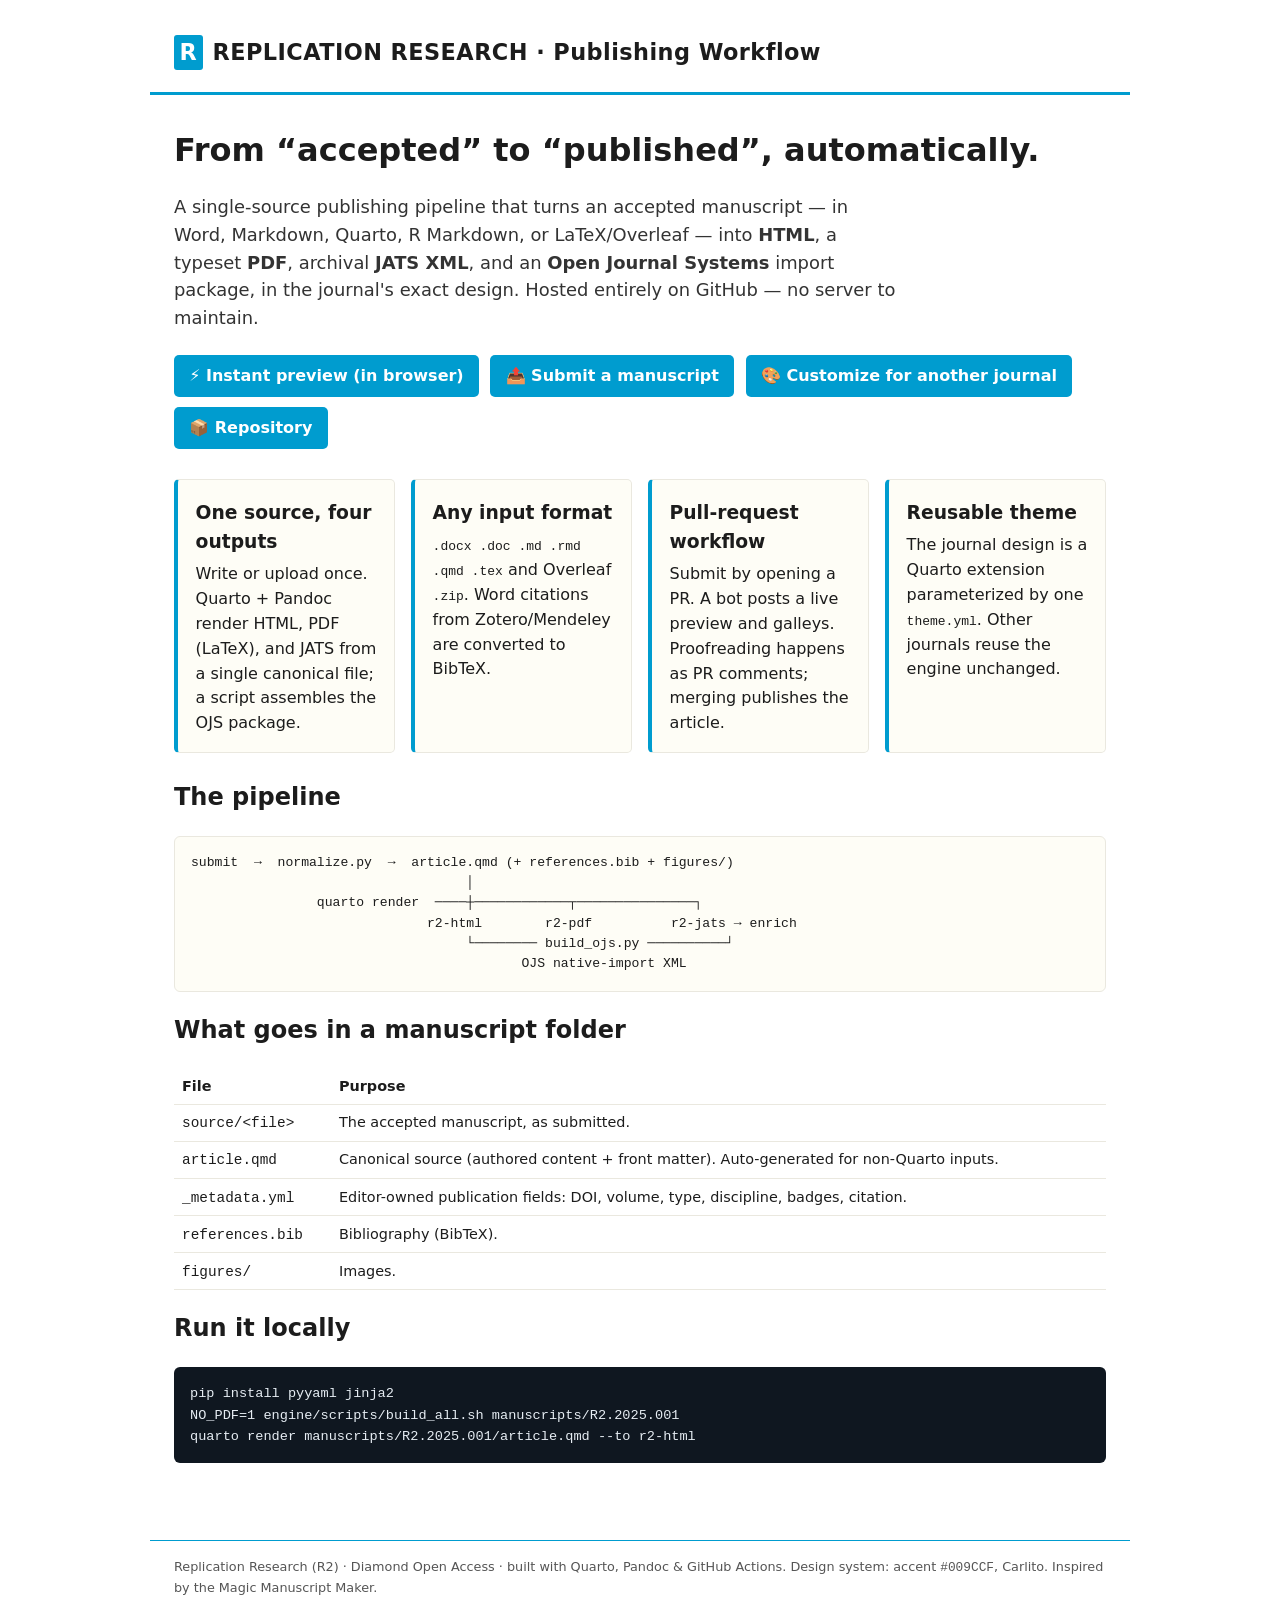
==== index.html @ ba3687d8 "deploy: 865847f88702dfeea343bff7ac498eca124cd22d" ====
<!doctype html>
<html lang="en">
<head>
<meta charset="utf-8" />
<meta name="viewport" content="width=device-width, initial-scale=1" />
<title>R2 Publishing Workflow</title>
<style>
  :root { --accent:#009CCF; --card-bg:#FEFDF6; --card-border:#EAE8DF; }
  * { box-sizing:border-box; }
  body { margin:0; font-family:"Calibri","Carlito",system-ui,-apple-system,"Segoe UI",Roboto,sans-serif;
         color:#1c1c1c; line-height:1.55; }
  header { border-bottom:3px solid var(--accent); padding:2.2rem 1.5rem 1.4rem; max-width:980px; margin:0 auto; }
  .brand { display:flex; align-items:center; gap:.6rem; font-weight:700; font-size:1.4rem; letter-spacing:.02em; }
  .brand .r { background:var(--accent); color:#fff; padding:0 .35rem; border-radius:3px; }
  main { max-width:980px; margin:0 auto; padding:1.5rem; }
  h1 { font-size:2rem; margin:.4rem 0 .2rem; }
  .lede { font-size:1.12rem; color:#333; max-width:64ch; }
  .grid { display:grid; grid-template-columns:repeat(auto-fit,minmax(220px,1fr)); gap:1rem; margin:1.6rem 0; }
  .card { background:var(--card-bg); border:1px solid var(--card-border); border-left:4px solid var(--accent);
          border-radius:5px; padding:1rem 1.1rem; }
  .card h3 { margin:.1rem 0 .4rem; }
  a { color:var(--accent); }
  .btn { display:inline-block; background:var(--accent); color:#fff; text-decoration:none; font-weight:600;
         padding:.55rem .95rem; border-radius:5px; margin:.3rem .4rem .3rem 0; }
  pre { background:#0f1720; color:#e6edf3; padding:1rem; border-radius:6px; overflow:auto; font-size:.85rem; }
  .flow { font-family:ui-monospace,Consolas,monospace; font-size:.82rem; white-space:pre; background:var(--card-bg);
          border:1px solid var(--card-border); border-radius:6px; padding:1rem; overflow:auto; }
  footer { border-top:1px solid var(--accent); margin-top:2.5rem; padding:1rem 1.5rem; max-width:980px;
           margin-left:auto; margin-right:auto; font-size:.8rem; color:#555; }
  table { border-collapse:collapse; width:100%; font-size:.9rem; }
  td,th { border-bottom:1px solid var(--card-border); text-align:left; padding:.4rem .5rem; vertical-align:top; }
</style>
</head>
<body>
<header>
  <div class="brand"><span class="r">R</span> REPLICATION RESEARCH · Publishing Workflow</div>
</header>
<main>
  <h1>From “accepted” to “published”, automatically.</h1>
  <p class="lede">A single-source publishing pipeline that turns an accepted
  manuscript — in Word, Markdown, Quarto, R Markdown, or LaTeX/Overleaf — into
  <strong>HTML</strong>, a typeset <strong>PDF</strong>, archival
  <strong>JATS XML</strong>, and an <strong>Open Journal Systems</strong>
  import package, in the journal's exact design. Hosted entirely on GitHub —
  no server to maintain.</p>

  <div>
    <a class="btn" href="preview/">⚡ Instant preview (in browser)</a>
    <a class="btn" href="author-guide.html">📤 Submit a manuscript</a>
    <a class="btn" href="theme-customizer/">🎨 Customize for another journal</a>
    <a class="btn" href="https://github.com/" id="repo-link">📦 Repository</a>
  </div>

  <div class="grid">
    <div class="card"><h3>One source, four outputs</h3>
      Write or upload once. Quarto + Pandoc render HTML, PDF (LaTeX), and JATS
      from a single canonical file; a script assembles the OJS package.</div>
    <div class="card"><h3>Any input format</h3>
      <code>.docx .doc .md .rmd .qmd .tex</code> and Overleaf <code>.zip</code>.
      Word citations from Zotero/Mendeley are converted to BibTeX.</div>
    <div class="card"><h3>Pull-request workflow</h3>
      Submit by opening a PR. A bot posts a live preview and galleys.
      Proofreading happens as PR comments; merging publishes the article.</div>
    <div class="card"><h3>Reusable theme</h3>
      The journal design is a Quarto extension parameterized by one
      <code>theme.yml</code>. Other journals reuse the engine unchanged.</div>
  </div>

  <h2>The pipeline</h2>
  <div class="flow">submit  →  normalize.py  →  article.qmd (+ references.bib + figures/)
                                   │
                quarto render  ────┼────────────┬───────────────┐
                              r2-html        r2-pdf          r2-jats → enrich
                                   └──────── build_ojs.py ──────────┘
                                          OJS native-import XML</div>

  <h2>What goes in a manuscript folder</h2>
  <table>
    <tr><th>File</th><th>Purpose</th></tr>
    <tr><td><code>source/&lt;file&gt;</code></td><td>The accepted manuscript, as submitted.</td></tr>
    <tr><td><code>article.qmd</code></td><td>Canonical source (authored content + front matter). Auto-generated for non-Quarto inputs.</td></tr>
    <tr><td><code>_metadata.yml</code></td><td>Editor-owned publication fields: DOI, volume, type, discipline, badges, citation.</td></tr>
    <tr><td><code>references.bib</code></td><td>Bibliography (BibTeX).</td></tr>
    <tr><td><code>figures/</code></td><td>Images.</td></tr>
  </table>

  <h2>Run it locally</h2>
  <pre>pip install pyyaml jinja2
NO_PDF=1 engine/scripts/build_all.sh manuscripts/R2.2025.001
quarto render manuscripts/R2.2025.001/article.qmd --to r2-html</pre>
</main>
<footer>
  Replication Research (R2) · Diamond Open Access · built with Quarto, Pandoc &amp; GitHub Actions.
  Design system: accent <code>#009CCF</code>, Carlito. Inspired by the Magic Manuscript Maker.
</footer>
<script>
  // Point the repo link at this repo when served from GitHub Pages.
  (function(){ var h=location.hostname.split(".")[0], p=location.pathname.split("/")[1];
    if(h && p){ document.getElementById("repo-link").href="https://github.com/"+h+"/"+p; } })();
</script>
</body>
</html>
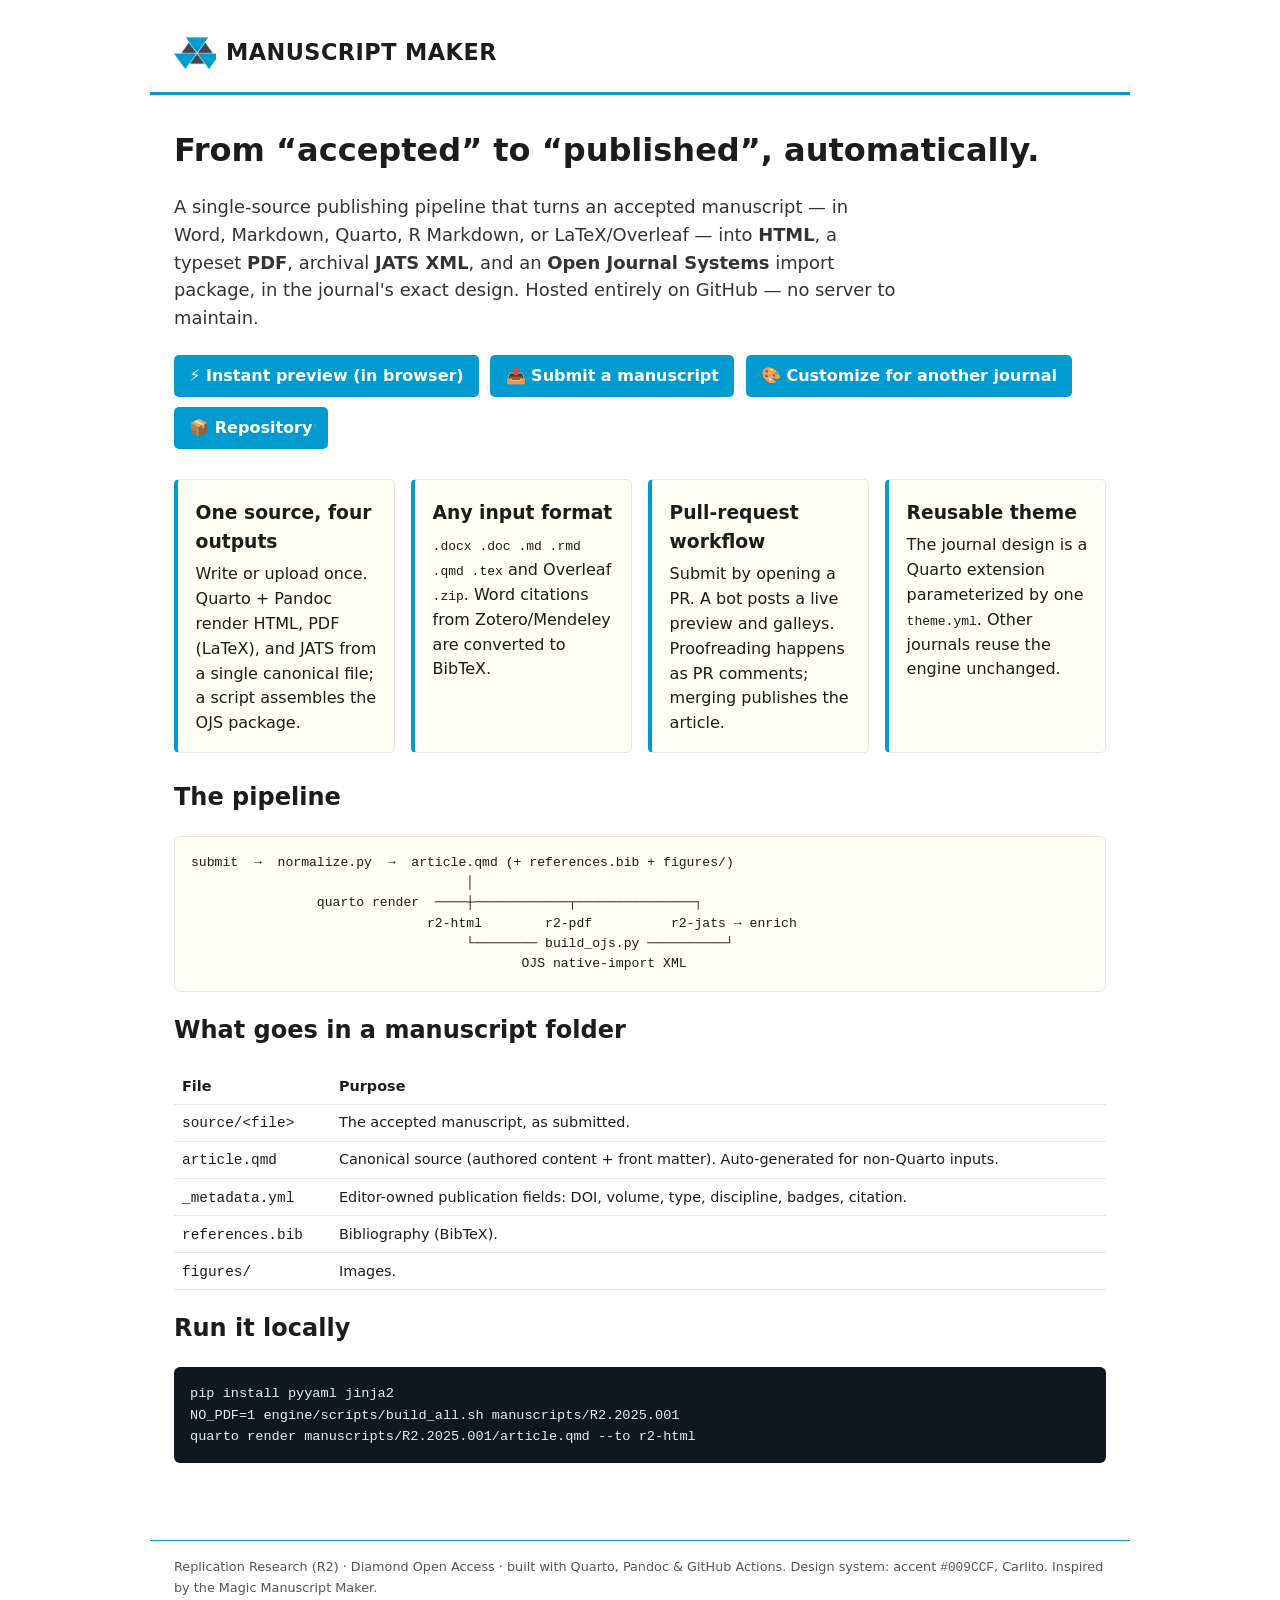
==== commit 0e678d65: "deploy: 78da92326993238d58454c5c4698aef4e2e6adc9" ====
--- a/index.html
+++ b/index.html
@@ -3,7 +3,7 @@
 <head>
 <meta charset="utf-8" />
 <meta name="viewport" content="width=device-width, initial-scale=1" />
-<title>R2 Publishing Workflow</title>
+<title>Manuscript Maker</title>
 <style>
   :root { --accent:#009CCF; --card-bg:#FEFDF6; --card-border:#EAE8DF; }
   * { box-sizing:border-box; }
@@ -11,7 +11,7 @@
          color:#1c1c1c; line-height:1.55; }
   header { border-bottom:3px solid var(--accent); padding:2.2rem 1.5rem 1.4rem; max-width:980px; margin:0 auto; }
   .brand { display:flex; align-items:center; gap:.6rem; font-weight:700; font-size:1.4rem; letter-spacing:.02em; }
-  .brand .r { background:var(--accent); color:#fff; padding:0 .35rem; border-radius:3px; }
+  .brand-logo { height:2rem; width:auto; }
   main { max-width:980px; margin:0 auto; padding:1.5rem; }
   h1 { font-size:2rem; margin:.4rem 0 .2rem; }
   .lede { font-size:1.12rem; color:#333; max-width:64ch; }
@@ -33,7 +33,7 @@
 </head>
 <body>
 <header>
-  <div class="brand"><span class="r">R</span> REPLICATION RESEARCH · Publishing Workflow</div>
+  <div class="brand"><img src="assets/mucos_icon.png" alt="MüCOS" class="brand-logo" /> MANUSCRIPT MAKER</div>
 </header>
 <main>
   <h1>From “accepted” to “published”, automatically.</h1>
